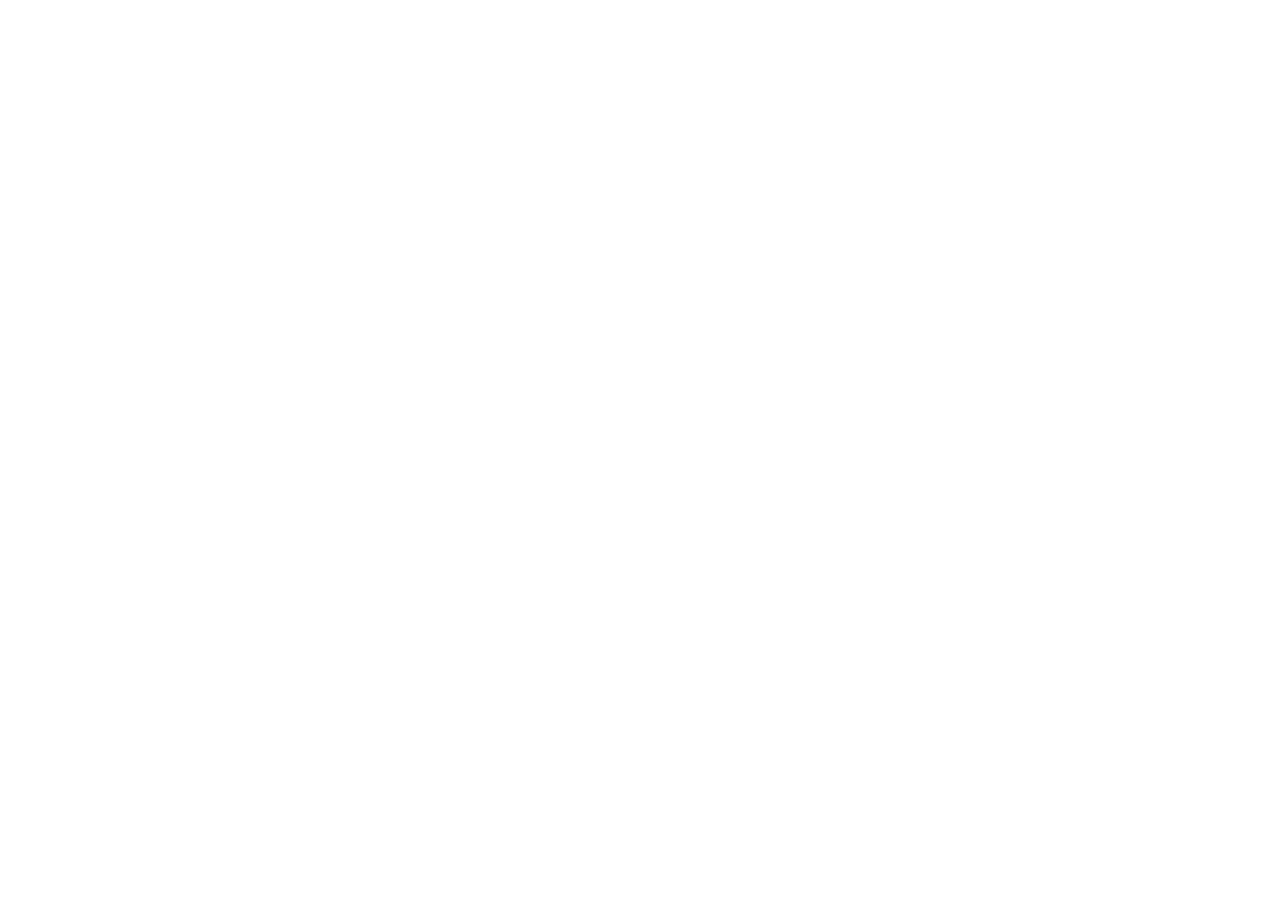
==== tests.html @ c393ff30 "changes" ====
<!DOCTYPE html>
<html>
    <head>
        <meta charset="utf-8">
        <title>Dom Tests</title>

        <link rel="stylesheet" href="https://cdnjs.cloudflare.com/ajax/libs/mocha/3.2.0/mocha.css">
        <script src="https://cdnjs.cloudflare.com/ajax/libs/mocha/3.2.0/mocha.js" charset="utf-8"></script>
        <script src="https://cdnjs.cloudflare.com/ajax/libs/chai/3.5.0/chai.min.js"></script>
    </head>

    <body>
        <div id="mocha"></div>
        <script>
            mocha.setup('bdd');
            var assert = chai.assert;
        </script>
        <script src="js/calculatebill-logic.js"></script>
        <script src="tests/calculatebill.tests.js"></script>
        <script src="js/text-bill-logic.js"></script>
        <script src="tests/text-bill.tests.js"></script>
      <script>
        mocha.checkLeaks();
        mocha.run();
    </script>
    </body>

    </html>
  </body>
</html>
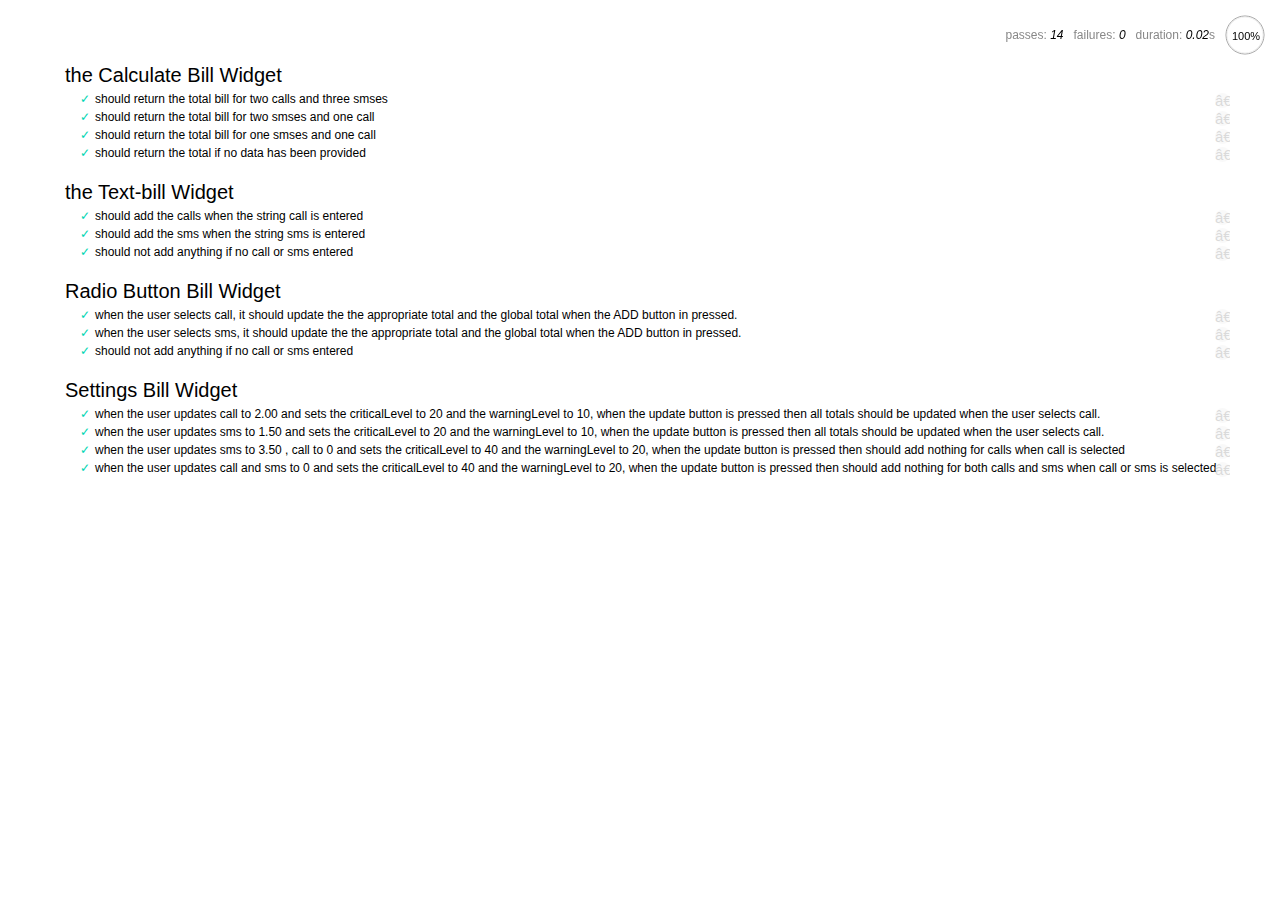
==== commit 855fe2c5: "initial commit" ====
--- a/tests.html
+++ b/tests.html
@@ -4,9 +4,9 @@
         <meta charset="utf-8">
         <title>Dom Tests</title>
 
-        <link rel="stylesheet" href="https://cdnjs.cloudflare.com/ajax/libs/mocha/3.2.0/mocha.css">
-        <script src="https://cdnjs.cloudflare.com/ajax/libs/mocha/3.2.0/mocha.js" charset="utf-8"></script>
-        <script src="https://cdnjs.cloudflare.com/ajax/libs/chai/3.5.0/chai.min.js"></script>
+        <link rel="stylesheet" href="./lib/mocha.css">
+        <script src="./lib/mocha.js" charset="utf-8"></script>
+        <script src="./lib/chai.min.js"></script>
     </head>
 
     <body>
@@ -19,6 +19,10 @@
         <script src="tests/calculatebill.tests.js"></script>
         <script src="js/text-bill-logic.js"></script>
         <script src="tests/text-bill.tests.js"></script>
+        <script src="js/radio-bill-logic.js"></script>
+        <script src="tests/radio-bill-tests.js"></script>
+        <script src="js/settings-bill-logic.js"></script>
+        <script src="tests/settings-bill-tests.js"></script>
       <script>
         mocha.checkLeaks();
         mocha.run();
--- a/lib/mocha.css
+++ b/lib/mocha.css
@@ -0,0 +1,326 @@
+@charset "utf-8";
+
+body {
+  margin:0;
+}
+
+#mocha {
+  font: 20px/1.5 "Helvetica Neue", Helvetica, Arial, sans-serif;
+  margin: 60px 50px;
+}
+
+#mocha ul,
+#mocha li {
+  margin: 0;
+  padding: 0;
+}
+
+#mocha ul {
+  list-style: none;
+}
+
+#mocha h1,
+#mocha h2 {
+  margin: 0;
+}
+
+#mocha h1 {
+  margin-top: 15px;
+  font-size: 1em;
+  font-weight: 200;
+}
+
+#mocha h1 a {
+  text-decoration: none;
+  color: inherit;
+}
+
+#mocha h1 a:hover {
+  text-decoration: underline;
+}
+
+#mocha .suite .suite h1 {
+  margin-top: 0;
+  font-size: .8em;
+}
+
+#mocha .hidden {
+  display: none;
+}
+
+#mocha h2 {
+  font-size: 12px;
+  font-weight: normal;
+  cursor: pointer;
+}
+
+#mocha .suite {
+  margin-left: 15px;
+}
+
+#mocha .test {
+  margin-left: 15px;
+  overflow: hidden;
+}
+
+#mocha .test.pending:hover h2::after {
+  content: '(pending)';
+  font-family: arial, sans-serif;
+}
+
+#mocha .test.pass.medium .duration {
+  background: #c09853;
+}
+
+#mocha .test.pass.slow .duration {
+  background: #b94a48;
+}
+
+#mocha .test.pass::before {
+  content: '✓';
+  font-size: 12px;
+  display: block;
+  float: left;
+  margin-right: 5px;
+  color: #00d6b2;
+}
+
+#mocha .test.pass .duration {
+  font-size: 9px;
+  margin-left: 5px;
+  padding: 2px 5px;
+  color: #fff;
+  -webkit-box-shadow: inset 0 1px 1px rgba(0,0,0,.2);
+  -moz-box-shadow: inset 0 1px 1px rgba(0,0,0,.2);
+  box-shadow: inset 0 1px 1px rgba(0,0,0,.2);
+  -webkit-border-radius: 5px;
+  -moz-border-radius: 5px;
+  -ms-border-radius: 5px;
+  -o-border-radius: 5px;
+  border-radius: 5px;
+}
+
+#mocha .test.pass.fast .duration {
+  display: none;
+}
+
+#mocha .test.pending {
+  color: #0b97c4;
+}
+
+#mocha .test.pending::before {
+  content: '◦';
+  color: #0b97c4;
+}
+
+#mocha .test.fail {
+  color: #c00;
+}
+
+#mocha .test.fail pre {
+  color: black;
+}
+
+#mocha .test.fail::before {
+  content: '✖';
+  font-size: 12px;
+  display: block;
+  float: left;
+  margin-right: 5px;
+  color: #c00;
+}
+
+#mocha .test pre.error {
+  color: #c00;
+  max-height: 300px;
+  overflow: auto;
+}
+
+#mocha .test .html-error {
+  overflow: auto;
+  color: black;
+  line-height: 1.5;
+  display: block;
+  float: left;
+  clear: left;
+  font: 12px/1.5 monaco, monospace;
+  margin: 5px;
+  padding: 15px;
+  border: 1px solid #eee;
+  max-width: 85%; /*(1)*/
+  max-width: -webkit-calc(100% - 42px);
+  max-width: -moz-calc(100% - 42px);
+  max-width: calc(100% - 42px); /*(2)*/
+  max-height: 300px;
+  word-wrap: break-word;
+  border-bottom-color: #ddd;
+  -webkit-box-shadow: 0 1px 3px #eee;
+  -moz-box-shadow: 0 1px 3px #eee;
+  box-shadow: 0 1px 3px #eee;
+  -webkit-border-radius: 3px;
+  -moz-border-radius: 3px;
+  border-radius: 3px;
+}
+
+#mocha .test .html-error pre.error {
+  border: none;
+  -webkit-border-radius: 0;
+  -moz-border-radius: 0;
+  border-radius: 0;
+  -webkit-box-shadow: 0;
+  -moz-box-shadow: 0;
+  box-shadow: 0;
+  padding: 0;
+  margin: 0;
+  margin-top: 18px;
+  max-height: none;
+}
+
+/**
+ * (1): approximate for browsers not supporting calc
+ * (2): 42 = 2*15 + 2*10 + 2*1 (padding + margin + border)
+ *      ^^ seriously
+ */
+#mocha .test pre {
+  display: block;
+  float: left;
+  clear: left;
+  font: 12px/1.5 monaco, monospace;
+  margin: 5px;
+  padding: 15px;
+  border: 1px solid #eee;
+  max-width: 85%; /*(1)*/
+  max-width: -webkit-calc(100% - 42px);
+  max-width: -moz-calc(100% - 42px);
+  max-width: calc(100% - 42px); /*(2)*/
+  word-wrap: break-word;
+  border-bottom-color: #ddd;
+  -webkit-box-shadow: 0 1px 3px #eee;
+  -moz-box-shadow: 0 1px 3px #eee;
+  box-shadow: 0 1px 3px #eee;
+  -webkit-border-radius: 3px;
+  -moz-border-radius: 3px;
+  border-radius: 3px;
+}
+
+#mocha .test h2 {
+  position: relative;
+}
+
+#mocha .test a.replay {
+  position: absolute;
+  top: 3px;
+  right: 0;
+  text-decoration: none;
+  vertical-align: middle;
+  display: block;
+  width: 15px;
+  height: 15px;
+  line-height: 15px;
+  text-align: center;
+  background: #eee;
+  font-size: 15px;
+  -webkit-border-radius: 15px;
+  -moz-border-radius: 15px;
+  border-radius: 15px;
+  -webkit-transition:opacity 200ms;
+  -moz-transition:opacity 200ms;
+  -o-transition:opacity 200ms;
+  transition: opacity 200ms;
+  opacity: 0.3;
+  color: #888;
+}
+
+#mocha .test:hover a.replay {
+  opacity: 1;
+}
+
+#mocha-report.pass .test.fail {
+  display: none;
+}
+
+#mocha-report.fail .test.pass {
+  display: none;
+}
+
+#mocha-report.pending .test.pass,
+#mocha-report.pending .test.fail {
+  display: none;
+}
+#mocha-report.pending .test.pass.pending {
+  display: block;
+}
+
+#mocha-error {
+  color: #c00;
+  font-size: 1.5em;
+  font-weight: 100;
+  letter-spacing: 1px;
+}
+
+#mocha-stats {
+  position: fixed;
+  top: 15px;
+  right: 10px;
+  font-size: 12px;
+  margin: 0;
+  color: #888;
+  z-index: 1;
+}
+
+#mocha-stats .progress {
+  float: right;
+  padding-top: 0;
+
+  /**
+   * Set safe initial values, so mochas .progress does not inherit these
+   * properties from Bootstrap .progress (which causes .progress height to
+   * equal line height set in Bootstrap).
+   */
+  height: auto;
+  -webkit-box-shadow: none;
+  -moz-box-shadow: none;
+  box-shadow: none;
+  background-color: initial;
+}
+
+#mocha-stats em {
+  color: black;
+}
+
+#mocha-stats a {
+  text-decoration: none;
+  color: inherit;
+}
+
+#mocha-stats a:hover {
+  border-bottom: 1px solid #eee;
+}
+
+#mocha-stats li {
+  display: inline-block;
+  margin: 0 5px;
+  list-style: none;
+  padding-top: 11px;
+}
+
+#mocha-stats canvas {
+  width: 40px;
+  height: 40px;
+}
+
+#mocha code .comment { color: #ddd; }
+#mocha code .init { color: #2f6fad; }
+#mocha code .string { color: #5890ad; }
+#mocha code .keyword { color: #8a6343; }
+#mocha code .number { color: #2f6fad; }
+
+@media screen and (max-device-width: 480px) {
+  #mocha {
+    margin: 60px 0px;
+  }
+
+  #mocha #stats {
+    position: absolute;
+  }
+}
